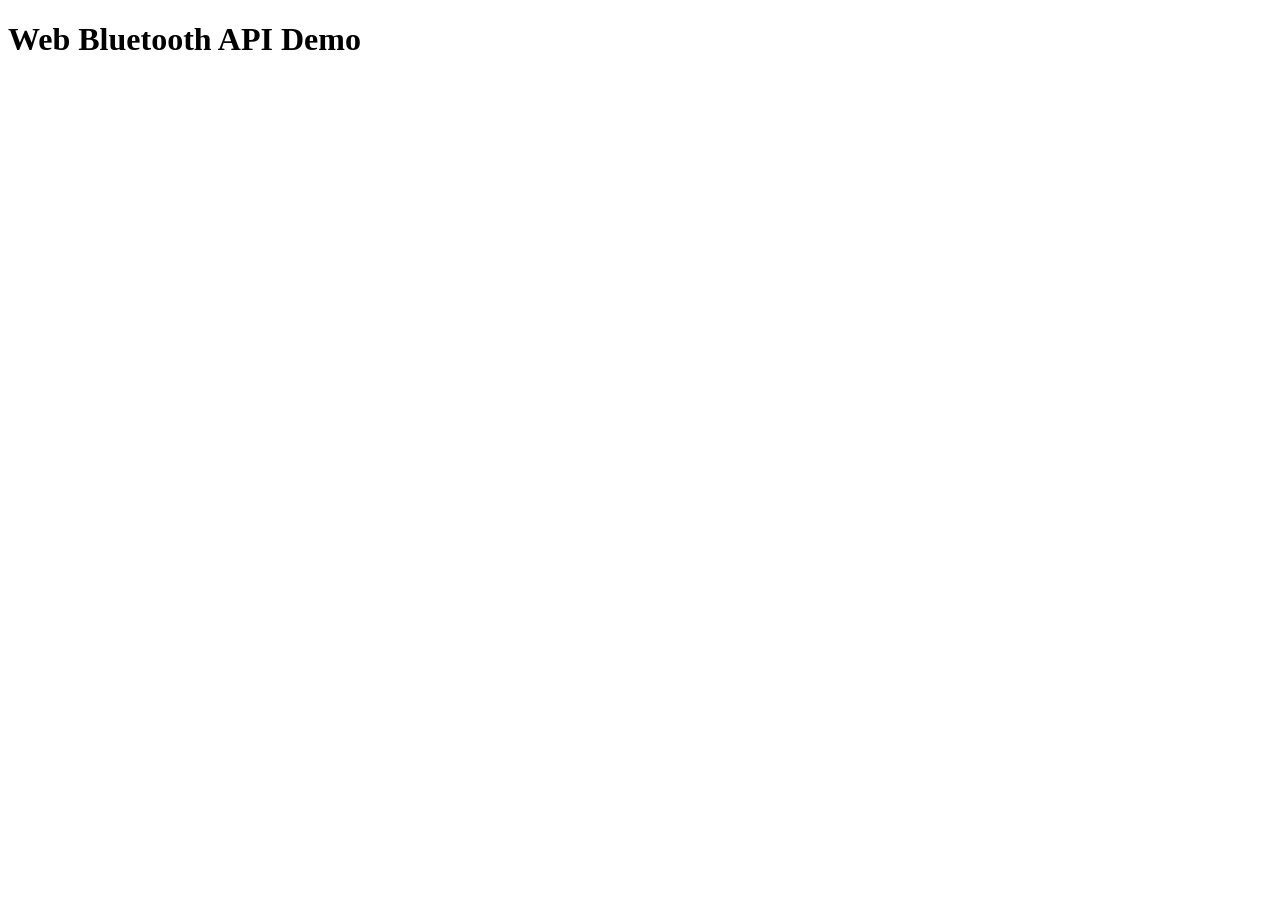
==== WebSharper.WebBluetooth.Sample/wwwroot/index.html @ 6bff4f34 "Add sample project and ghpages.yml" ====
﻿<!DOCTYPE html>
<html lang="en">
<head>
    <title>Web Bluetooth API Example</title>
    <meta charset="utf-8" />
    <meta name="viewport" content="width=device-width, initial-scale=1.0" />
    <link rel="stylesheet" type="text/css" href="Content/WebSharper.WebBluetooth.Sample.css" />
    <style>
        /* Don't show the not-yet-loaded templates */
        [ws-template], [ws-children-template] { display: none; }
    </style>
    <script type="text/javascript" src="Content/WebSharper.WebBluetooth.Sample.head.js"></script>
</head>
<body>
    <h1>Web Bluetooth API Demo</h1>
    <div id="main" ws-children-template="Main">
        <button ws-onclick="connectBluetooth">Connect to Bluetooth Device</button>
        <p id="status">${status}</p>
    </div>
    <script type="text/javascript" src="Content/WebSharper.WebBluetooth.Sample.min.js"></script>
</body>
</html>
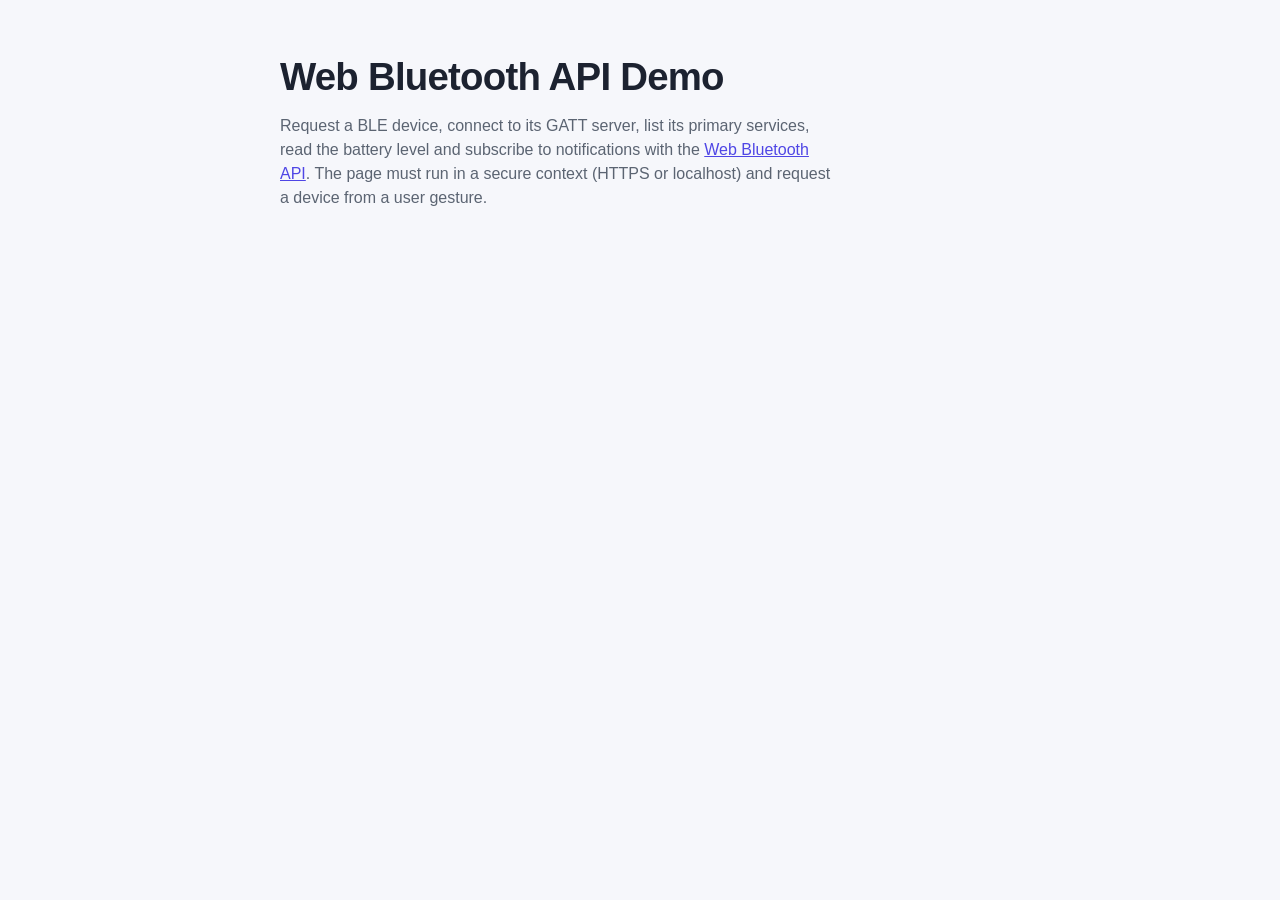
==== commit fa4ddfbe: "Modernize Web Bluetooth binding (WS10, Paket) - Paketify the repository: .config tool manifest, .pak" ====
--- a/WebSharper.WebBluetooth.Sample/wwwroot/index.html
+++ b/WebSharper.WebBluetooth.Sample/wwwroot/index.html
@@ -1,22 +1,63 @@
 ﻿<!DOCTYPE html>
 <html lang="en">
 <head>
-    <title>Web Bluetooth API Example</title>
+    <title>Web Bluetooth API Demo</title>
     <meta charset="utf-8" />
     <meta name="viewport" content="width=device-width, initial-scale=1.0" />
+    <link rel="icon" href="data:image/svg+xml,%3Csvg xmlns='http://www.w3.org/2000/svg' viewBox='0 0 16 16'%3E%3Crect width='16' height='16' rx='3' fill='%234f46e5'/%3E%3Cpath d='M8 2.5l3 2.5-3 2.5V2.5zm0 11l3-2.5-3-2.5v5z' fill='white'/%3E%3C/svg%3E" />
     <link rel="stylesheet" type="text/css" href="Content/WebSharper.WebBluetooth.Sample.css" />
+    <link rel="stylesheet" type="text/css" href="site.css" />
     <style>
         /* Don't show the not-yet-loaded templates */
         [ws-template], [ws-children-template] { display: none; }
     </style>
-    <script type="text/javascript" src="Content/WebSharper.WebBluetooth.Sample.head.js"></script>
+    <script type="module" src="Content/WebSharper.WebBluetooth.Sample.head.js"></script>
 </head>
 <body>
-    <h1>Web Bluetooth API Demo</h1>
-    <div id="main" ws-children-template="Main">
-        <button ws-onclick="connectBluetooth">Connect to Bluetooth Device</button>
-        <p id="status">${status}</p>
-    </div>
-    <script type="text/javascript" src="Content/WebSharper.WebBluetooth.Sample.min.js"></script>
+    <main class="page">
+        <header class="hero">
+            <h1>Web Bluetooth API Demo</h1>
+            <p class="lede">
+                Request a BLE device, connect to its GATT server, list its primary services,
+                read the battery level and subscribe to notifications with the
+                <a href="https://developer.mozilla.org/en-US/docs/Web/API/Web_Bluetooth_API" target="_blank" rel="noreferrer">Web Bluetooth API</a>.
+                The page must run in a secure context (HTTPS or localhost) and request a device from a user gesture.
+            </p>
+        </header>
+
+        <div id="main" ws-children-template="Main">
+            <section class="card">
+                <h2>Connect</h2>
+                <p class="hint">
+                    Calls <code>navigator.bluetooth.requestDevice()</code> with a filter for the
+                    standard <code>battery_service</code>.
+                </p>
+                <div class="actions">
+                    <button class="btn btn-primary" ws-onclick="connect">Connect to a device</button>
+                </div>
+            </section>
+
+            <section class="card">
+                <h2>Device</h2>
+                <dl class="facts">
+                    <dt>Name</dt>
+                    <dd>${device}</dd>
+                    <dt>Primary services</dt>
+                    <dd>${serviceCount}</dd>
+                    <dt>Battery level</dt>
+                    <dd>${battery}</dd>
+                </dl>
+            </section>
+
+            <p class="status" role="status">${status}</p>
+            <p class="capabilities">${capabilities}</p>
+
+            <section class="card">
+                <h2>Log</h2>
+                <pre class="log">${log}</pre>
+            </section>
+        </div>
+    </main>
+    <script type="module" src="Content/WebSharper.WebBluetooth.Sample.min.js"></script>
 </body>
 </html>
--- a/WebSharper.WebBluetooth.Sample/wwwroot/site.css
+++ b/WebSharper.WebBluetooth.Sample/wwwroot/site.css
@@ -0,0 +1,174 @@
+:root {
+  color-scheme: light dark;
+  --bg: #f6f7fb;
+  --surface: #ffffff;
+  --border: #e2e5ee;
+  --text: #1c2230;
+  --muted: #5b6472;
+  --primary: #4f46e5;
+  --primary-hover: #4338ca;
+  --primary-text: #ffffff;
+  --code-bg: #f1f2f7;
+  --shadow: 0 1px 2px rgba(16, 24, 40, 0.06), 0 8px 24px rgba(16, 24, 40, 0.06);
+}
+
+@media (prefers-color-scheme: dark) {
+  :root {
+    --bg: #0f1420;
+    --surface: #171d2b;
+    --border: #2a3348;
+    --text: #e7eaf2;
+    --muted: #9aa4b8;
+    --primary: #7c74f5;
+    --primary-hover: #918bff;
+    --primary-text: #0f1420;
+    --code-bg: #101725;
+    --shadow: 0 1px 2px rgba(0, 0, 0, 0.4), 0 12px 32px rgba(0, 0, 0, 0.35);
+  }
+}
+
+* {
+  box-sizing: border-box;
+}
+
+body {
+  margin: 0;
+  background: var(--bg);
+  color: var(--text);
+  font-family: -apple-system, BlinkMacSystemFont, "Segoe UI", Roboto, Helvetica, Arial, sans-serif;
+  font-size: 16px;
+  line-height: 1.5;
+  -webkit-font-smoothing: antialiased;
+}
+
+.page {
+  max-width: 760px;
+  margin: 0 auto;
+  padding: 48px 20px 64px;
+}
+
+.hero h1 {
+  margin: 0 0 8px;
+  font-size: clamp(1.8rem, 4vw, 2.4rem);
+  letter-spacing: -0.02em;
+}
+
+.hero .lede {
+  margin: 0 0 32px;
+  color: var(--muted);
+  max-width: 62ch;
+}
+
+.hero a {
+  color: var(--primary);
+}
+
+.card {
+  background: var(--surface);
+  border: 1px solid var(--border);
+  border-radius: 14px;
+  padding: 22px;
+  margin-bottom: 20px;
+  box-shadow: var(--shadow);
+}
+
+.card h2 {
+  margin: 0 0 6px;
+  font-size: 1.1rem;
+}
+
+.card .hint {
+  margin: 0 0 14px;
+  color: var(--muted);
+  font-size: 0.9rem;
+}
+
+.actions {
+  display: flex;
+  flex-wrap: wrap;
+  gap: 10px;
+  margin-top: 14px;
+}
+
+.btn {
+  appearance: none;
+  border: 1px solid var(--border);
+  background: var(--surface);
+  color: var(--text);
+  padding: 9px 18px;
+  border-radius: 10px;
+  font: inherit;
+  font-weight: 600;
+  cursor: pointer;
+  transition: background-color 120ms ease, border-color 120ms ease, transform 120ms ease;
+}
+
+.btn:hover {
+  border-color: var(--primary);
+}
+
+.btn:active {
+  transform: translateY(1px);
+}
+
+.btn-primary {
+  background: var(--primary);
+  border-color: var(--primary);
+  color: var(--primary-text);
+}
+
+.btn-primary:hover {
+  background: var(--primary-hover);
+  border-color: var(--primary-hover);
+}
+
+.facts {
+  display: grid;
+  grid-template-columns: max-content 1fr;
+  gap: 6px 20px;
+  margin: 12px 0 0;
+}
+
+.facts dt {
+  color: var(--muted);
+  font-size: 0.9rem;
+}
+
+.facts dd {
+  margin: 0;
+  font-weight: 600;
+}
+
+.log {
+  margin: 12px 0 0;
+  padding: 12px 14px;
+  min-height: 72px;
+  max-height: 280px;
+  overflow: auto;
+  background: var(--code-bg);
+  border: 1px solid var(--border);
+  border-radius: 10px;
+  font-family: ui-monospace, SFMono-Regular, Menlo, Consolas, monospace;
+  font-size: 0.82rem;
+  white-space: pre-wrap;
+  word-break: break-word;
+}
+
+.status {
+  margin: 4px 0 0;
+  font-weight: 600;
+}
+
+.capabilities {
+  margin: 8px 0 20px;
+  color: var(--muted);
+  font-size: 0.9rem;
+}
+
+code {
+  background: var(--code-bg);
+  border: 1px solid var(--border);
+  border-radius: 5px;
+  padding: 0 5px;
+  font-size: 0.85em;
+}
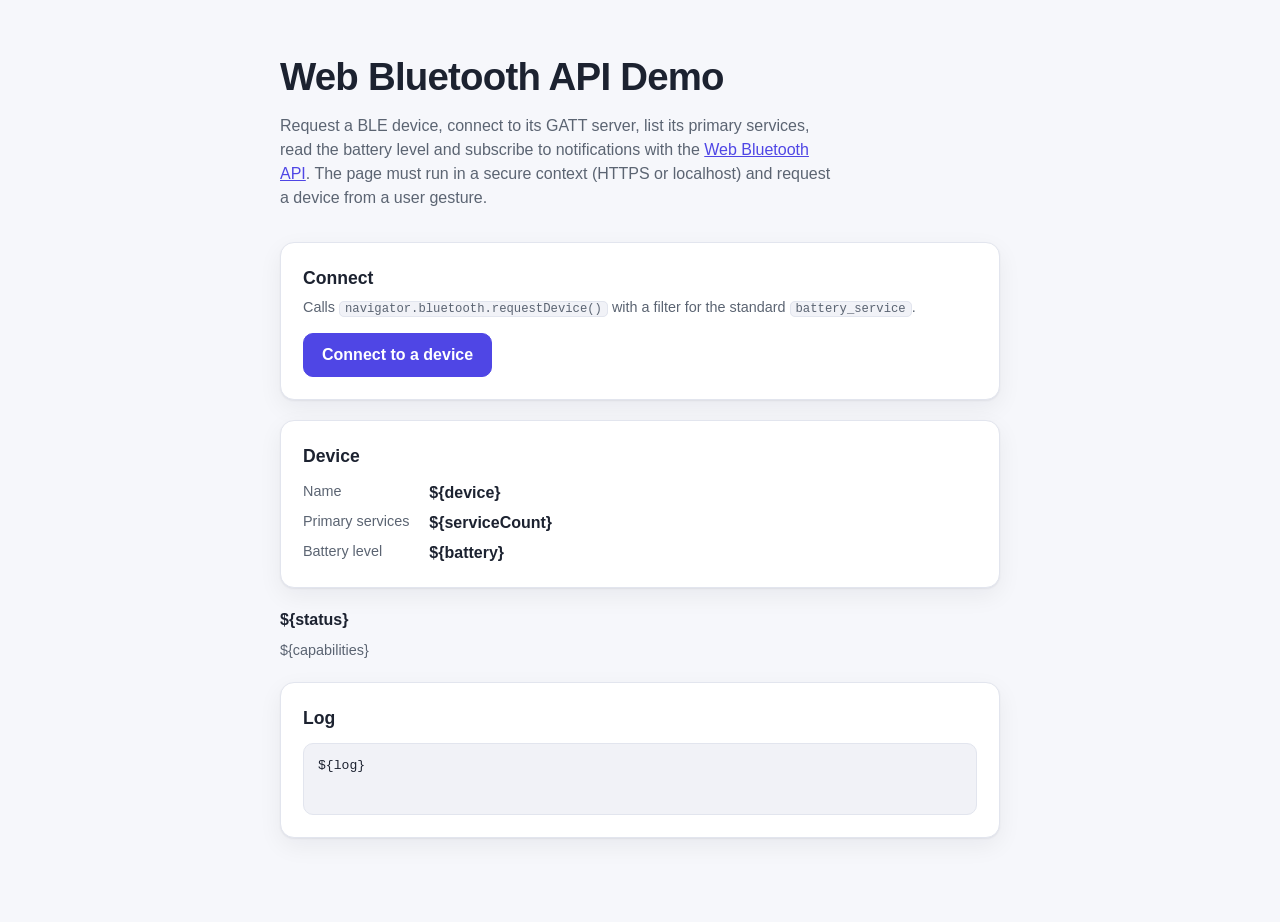
==== commit b04f7c29: "Use template .Bind() and a light-only sample theme" ====
--- a/WebSharper.WebBluetooth.Sample/wwwroot/index.html
+++ b/WebSharper.WebBluetooth.Sample/wwwroot/index.html
@@ -7,10 +7,6 @@
     <link rel="icon" href="data:image/svg+xml,%3Csvg xmlns='http://www.w3.org/2000/svg' viewBox='0 0 16 16'%3E%3Crect width='16' height='16' rx='3' fill='%234f46e5'/%3E%3Cpath d='M8 2.5l3 2.5-3 2.5V2.5zm0 11l3-2.5-3-2.5v5z' fill='white'/%3E%3C/svg%3E" />
     <link rel="stylesheet" type="text/css" href="Content/WebSharper.WebBluetooth.Sample.css" />
     <link rel="stylesheet" type="text/css" href="site.css" />
-    <style>
-        /* Don't show the not-yet-loaded templates */
-        [ws-template], [ws-children-template] { display: none; }
-    </style>
     <script type="module" src="Content/WebSharper.WebBluetooth.Sample.head.js"></script>
 </head>
 <body>
@@ -25,38 +21,36 @@
             </p>
         </header>
 
-        <div id="main" ws-children-template="Main">
-            <section class="card">
-                <h2>Connect</h2>
-                <p class="hint">
-                    Calls <code>navigator.bluetooth.requestDevice()</code> with a filter for the
-                    standard <code>battery_service</code>.
-                </p>
-                <div class="actions">
-                    <button class="btn btn-primary" ws-onclick="connect">Connect to a device</button>
-                </div>
-            </section>
+        <section class="card">
+            <h2>Connect</h2>
+            <p class="hint">
+                Calls <code>navigator.bluetooth.requestDevice()</code> with a filter for the
+                standard <code>battery_service</code>.
+            </p>
+            <div class="actions">
+                <button class="btn btn-primary" ws-onclick="connect">Connect to a device</button>
+            </div>
+        </section>
 
-            <section class="card">
-                <h2>Device</h2>
-                <dl class="facts">
-                    <dt>Name</dt>
-                    <dd>${device}</dd>
-                    <dt>Primary services</dt>
-                    <dd>${serviceCount}</dd>
-                    <dt>Battery level</dt>
-                    <dd>${battery}</dd>
-                </dl>
-            </section>
+        <section class="card">
+            <h2>Device</h2>
+            <dl class="facts">
+                <dt>Name</dt>
+                <dd>${device}</dd>
+                <dt>Primary services</dt>
+                <dd>${serviceCount}</dd>
+                <dt>Battery level</dt>
+                <dd>${battery}</dd>
+            </dl>
+        </section>
 
-            <p class="status" role="status">${status}</p>
-            <p class="capabilities">${capabilities}</p>
+        <p class="status" role="status">${status}</p>
+        <p class="capabilities">${capabilities}</p>
 
-            <section class="card">
-                <h2>Log</h2>
-                <pre class="log">${log}</pre>
-            </section>
-        </div>
+        <section class="card">
+            <h2>Log</h2>
+            <pre class="log">${log}</pre>
+        </section>
     </main>
     <script type="module" src="Content/WebSharper.WebBluetooth.Sample.min.js"></script>
 </body>
--- a/WebSharper.WebBluetooth.Sample/wwwroot/site.css
+++ b/WebSharper.WebBluetooth.Sample/wwwroot/site.css
@@ -1,5 +1,5 @@
 :root {
-  color-scheme: light dark;
+  color-scheme: light;
   --bg: #f6f7fb;
   --surface: #ffffff;
   --border: #e2e5ee;
@@ -12,20 +12,6 @@
   --shadow: 0 1px 2px rgba(16, 24, 40, 0.06), 0 8px 24px rgba(16, 24, 40, 0.06);
 }
 
-@media (prefers-color-scheme: dark) {
-  :root {
-    --bg: #0f1420;
-    --surface: #171d2b;
-    --border: #2a3348;
-    --text: #e7eaf2;
-    --muted: #9aa4b8;
-    --primary: #7c74f5;
-    --primary-hover: #918bff;
-    --primary-text: #0f1420;
-    --code-bg: #101725;
-    --shadow: 0 1px 2px rgba(0, 0, 0, 0.4), 0 12px 32px rgba(0, 0, 0, 0.35);
-  }
-}
 
 * {
   box-sizing: border-box;
